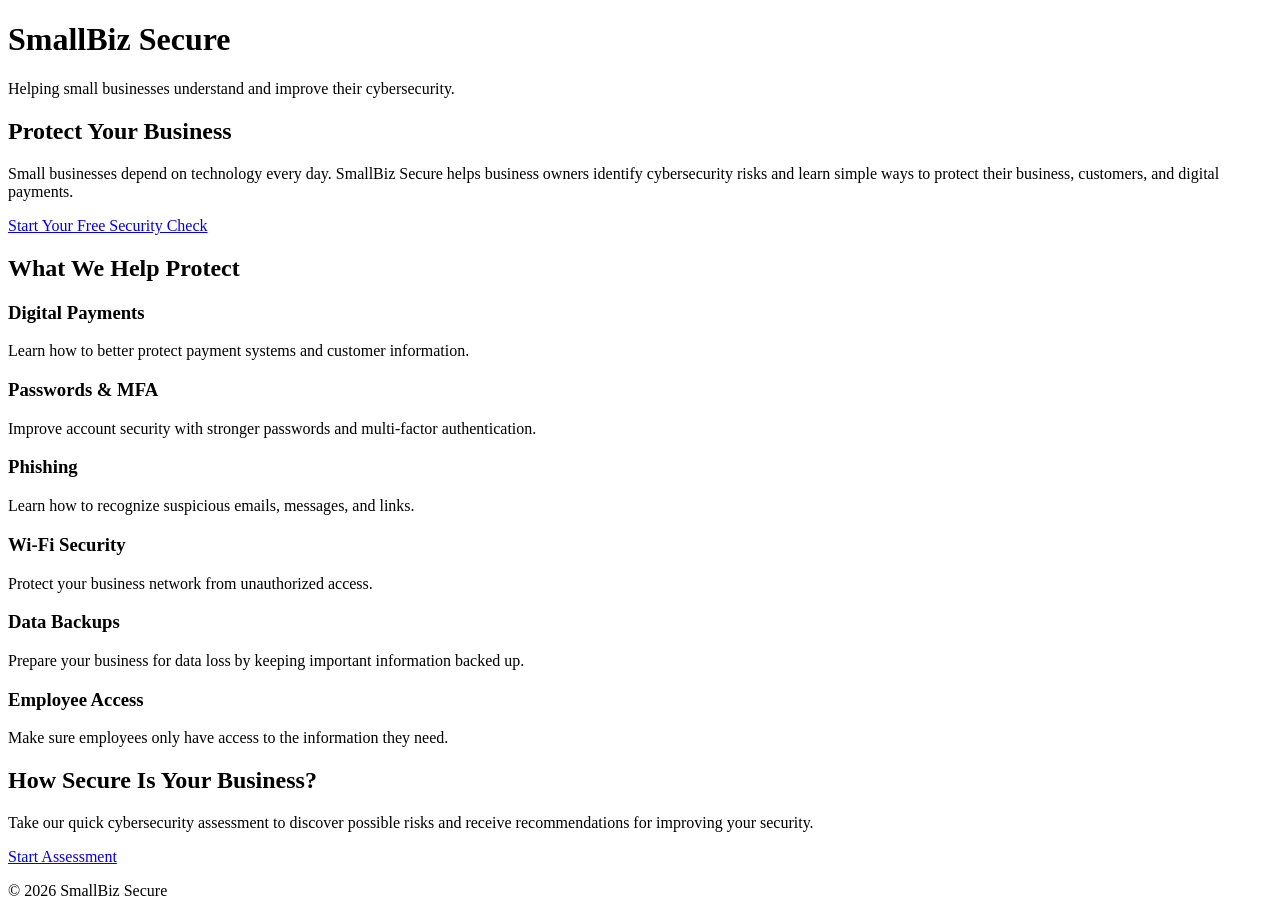
==== index.html @ d3c3e6c5 "Create SmallBiz Secure homepage" ====
<!DOCTYPE html>
<html lang="en">

<head>
    <meta charset="UTF-8">
    <meta name="viewport" content="width=device-width, initial-scale=1.0">
    <title>SmallBiz Secure</title>
</head>

<body>

    <header>
        <h1>SmallBiz Secure</h1>
        <p>Helping small businesses understand and improve their cybersecurity.</p>
    </header>

    <main>
        <section>
            <h2>Protect Your Business</h2>
            <p>
                Small businesses depend on technology every day. SmallBiz Secure
                helps business owners identify cybersecurity risks and learn simple
                ways to protect their business, customers, and digital payments.
            </p>

            <a href="assessment.html">Start Your Free Security Check</a>
        </section>

        <section>
            <h2>What We Help Protect</h2>

            <h3>Digital Payments</h3>
            <p>Learn how to better protect payment systems and customer information.</p>

            <h3>Passwords & MFA</h3>
            <p>Improve account security with stronger passwords and multi-factor authentication.</p>

            <h3>Phishing</h3>
            <p>Learn how to recognize suspicious emails, messages, and links.</p>

            <h3>Wi-Fi Security</h3>
            <p>Protect your business network from unauthorized access.</p>

            <h3>Data Backups</h3>
            <p>Prepare your business for data loss by keeping important information backed up.</p>

            <h3>Employee Access</h3>
            <p>Make sure employees only have access to the information they need.</p>
        </section>

        <section>
            <h2>How Secure Is Your Business?</h2>
            <p>
                Take our quick cybersecurity assessment to discover possible risks
                and receive recommendations for improving your security.
            </p>

            <a href="assessment.html">Start Assessment</a>
        </section>
    </main>

    <footer>
        <p>&copy; 2026 SmallBiz Secure</p>
    </footer>

</body>

</html>
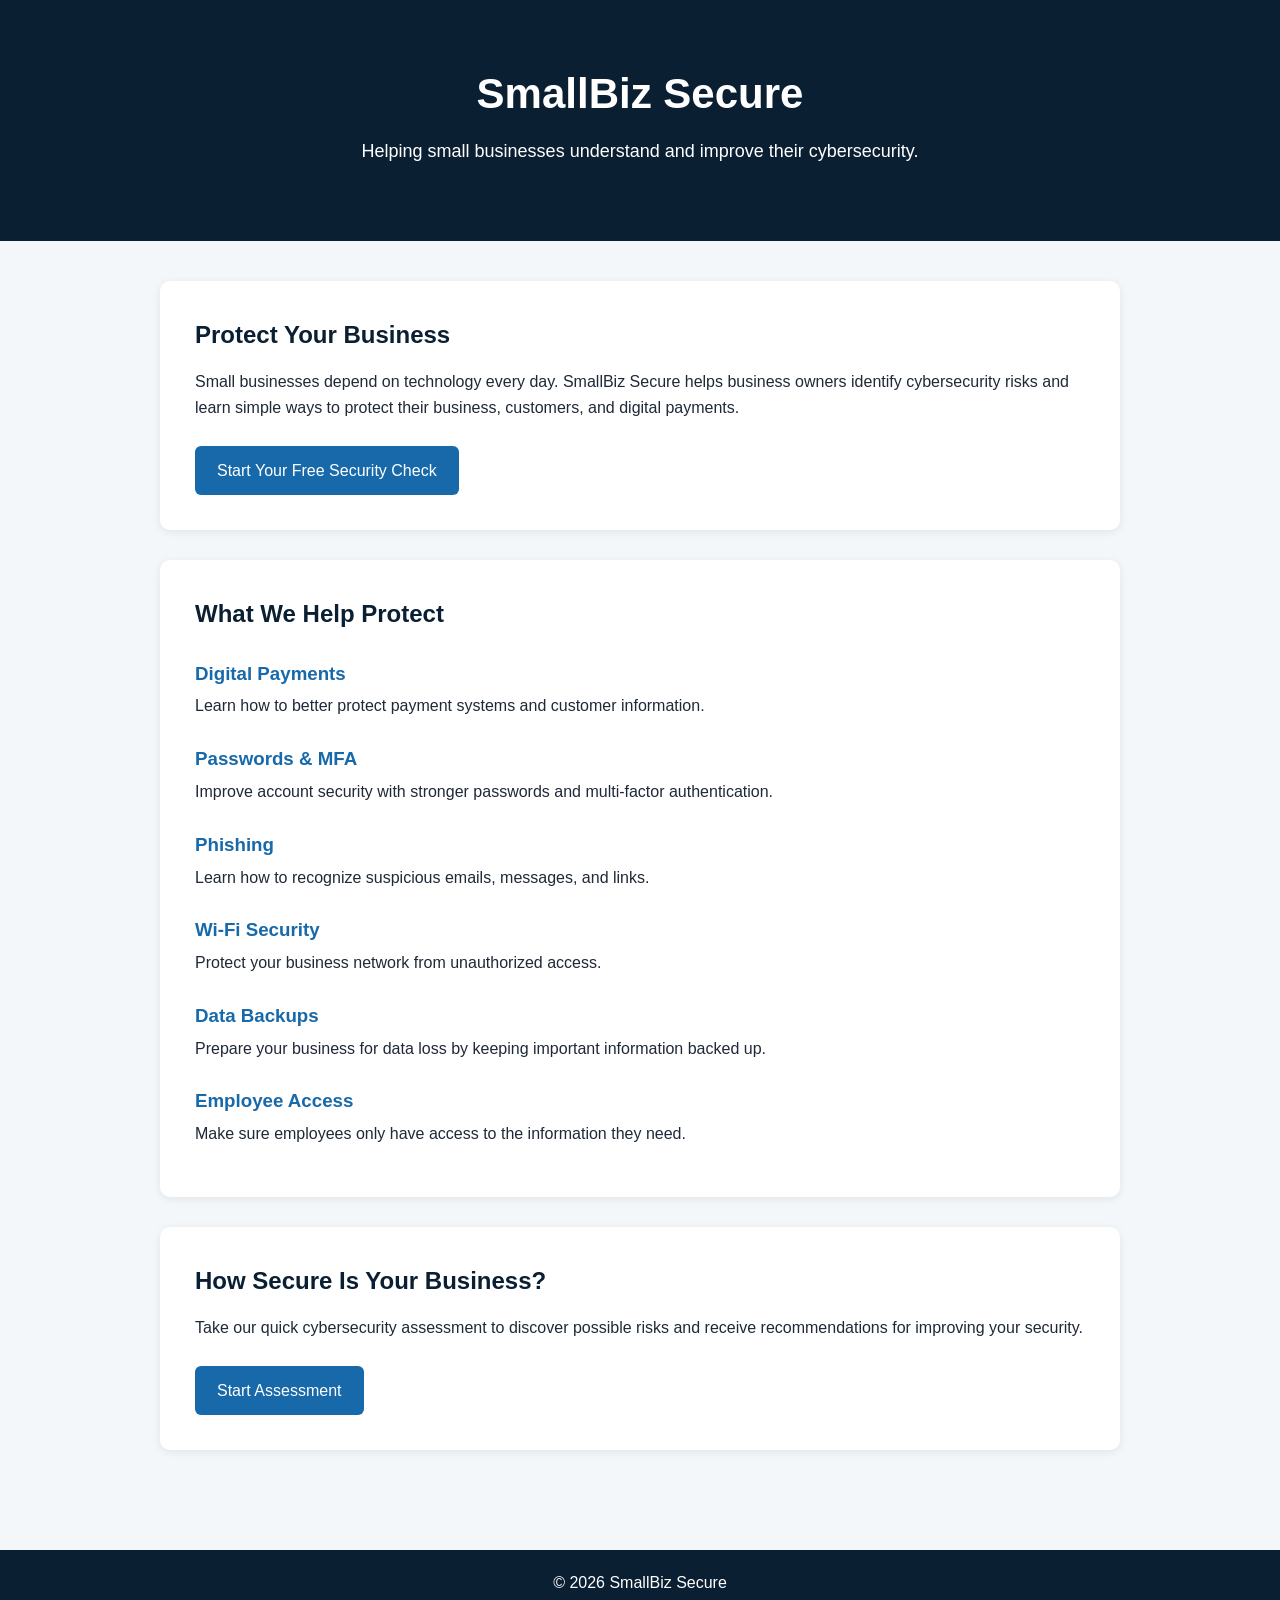
==== commit 2a386966: "Connect stylesheet to homepage" ====
--- a/index.html
+++ b/index.html
@@ -5,6 +5,7 @@
     <meta charset="UTF-8">
     <meta name="viewport" content="width=device-width, initial-scale=1.0">
     <title>SmallBiz Secure</title>
+    <link rel="stylesheet" href="style.css">
 </head>
 
 <body>
--- a/style.css
+++ b/style.css
@@ -0,0 +1,110 @@
+/* SmallBiz Secure Website Styles */
+
+* {
+    margin: 0;
+    padding: 0;
+    box-sizing: border-box;
+}
+
+body {
+    font-family: Arial, sans-serif;
+    background-color: #f4f7fa;
+    color: #1f2937;
+    line-height: 1.6;
+}
+
+/* Header */
+
+header {
+    background-color: #0b1f33;
+    color: white;
+    text-align: center;
+    padding: 60px 20px;
+}
+
+header h1 {
+    font-size: 42px;
+    margin-bottom: 10px;
+}
+
+header p {
+    font-size: 18px;
+}
+
+/* Main Content */
+
+main {
+    max-width: 1000px;
+    margin: auto;
+    padding: 40px 20px;
+}
+
+section {
+    background-color: white;
+    padding: 35px;
+    margin-bottom: 30px;
+    border-radius: 10px;
+    box-shadow: 0 2px 8px rgba(0, 0, 0, 0.08);
+}
+
+h2 {
+    color: #0b1f33;
+    margin-bottom: 15px;
+}
+
+h3 {
+    color: #1769aa;
+    margin-top: 25px;
+    margin-bottom: 5px;
+}
+
+p {
+    margin-bottom: 15px;
+}
+
+/* Buttons */
+
+a {
+    display: inline-block;
+    background-color: #1769aa;
+    color: white;
+    text-decoration: none;
+    padding: 12px 22px;
+    border-radius: 6px;
+    margin-top: 10px;
+}
+
+a:hover {
+    background-color: #0b4f82;
+}
+
+/* Footer */
+
+footer {
+    background-color: #0b1f33;
+    color: white;
+    text-align: center;
+    padding: 20px;
+    margin-top: 30px;
+}
+
+/* Mobile Devices */
+
+@media (max-width: 600px) {
+
+    header h1 {
+        font-size: 32px;
+    }
+
+    header {
+        padding: 40px 15px;
+    }
+
+    main {
+        padding: 25px 15px;
+    }
+
+    section {
+        padding: 25px;
+    }
+}
